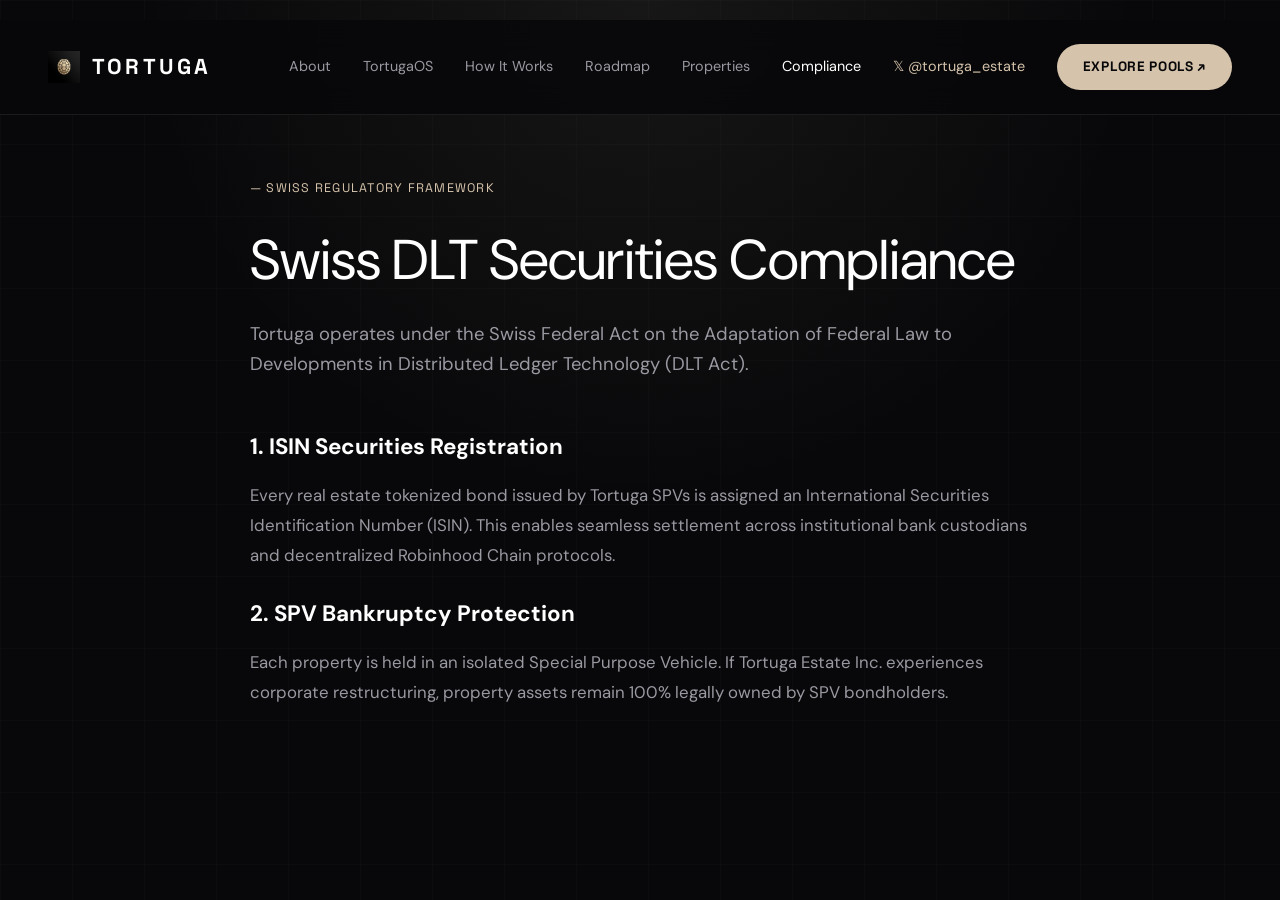
==== compliance.html @ a5277ceb "Initial commit of Tortuga Estate (tortuga.estate exact replica for Robinhood Chain with Special Co l" ====
<!DOCTYPE html>
<html lang="en">
<head>
  <meta charset="utf-8" />
  <meta name="viewport" content="width=device-width, initial-scale=1" />
  <title>Swiss Regulatory Compliance & ISIN Registry | Tortuga Estate</title>
  <meta name="description" content="Swiss DLT regulatory framework, ISIN securities compliance, and institutional asset isolation." />
  <link rel="icon" type="image/x-icon" href="favicon.svg" />
  <link rel="stylesheet" href="styles.css" />
</head>
<body style="padding-top: 20px;">

  <!-- Top Sticky Navigation Bar -->
  <header class="navbar-tortuga">
    <a href="index.html" class="brand-logo-tortuga">
      <img src="logo.png" alt="Tortuga logo" style="width: 32px; height: 32px; object-fit: contain;">
      TORTUGA
    </a>

    <div class="desktop-nav-links" style="display: flex; align-items: center; gap: 32px;">
      <nav class="nav-links-tortuga">
        <a href="index.html#about" class="nav-link-tortuga">About</a>
        <a href="index.html#tortugaos" class="nav-link-tortuga">TortugaOS</a>
        <a href="how-it-works.html" class="nav-link-tortuga">How It Works</a>
        <a href="roadmap.html" class="nav-link-tortuga">Roadmap</a>
        <a href="properties.html" class="nav-link-tortuga">Properties</a>
        <a href="compliance.html" class="nav-link-tortuga active">Compliance</a>
        <a href="https://x.com/tortuga_estate" target="_blank" class="nav-link-tortuga" style="color: var(--accent-gold);">𝕏 @tortuga_estate</a>
      </nav>

      <a href="properties.html" class="btn-tortuga-gold">Explore Pools ↗</a>
    </div>
  </header>

  <div class="wrap-container" style="padding-top: 64px; padding-bottom: 120px; max-width: 860px;">
    <div class="label-mono-gold">— SWISS REGULATORY FRAMEWORK</div>
    
    <h1 style="font-family: var(--font-sans); font-size: clamp(36px, 4.5vw, 56px); font-weight: 400; color: var(--text-white); margin-bottom: 16px;">
      Swiss DLT Securities Compliance
    </h1>
    <p style="font-size: 1.15rem; color: var(--text-muted); margin-bottom: 48px; line-height: 1.6;">
      Tortuga operates under the Swiss Federal Act on the Adaptation of Federal Law to Developments in Distributed Ledger Technology (DLT Act).
    </p>

    <div style="font-size: 1.05rem; color: var(--text-main); line-height: 1.8;">
      <h3 style="color: var(--text-white); font-size: 1.4rem; margin-bottom: 12px;">1. ISIN Securities Registration</h3>
      <p style="margin-bottom: 24px; color: var(--text-muted);">
        Every real estate tokenized bond issued by Tortuga SPVs is assigned an International Securities Identification Number (ISIN). This enables seamless settlement across institutional bank custodians and decentralized Robinhood Chain protocols.
      </p>

      <h3 style="color: var(--text-white); font-size: 1.4rem; margin-bottom: 12px;">2. SPV Bankruptcy Protection</h3>
      <p style="margin-bottom: 24px; color: var(--text-muted);">
        Each property is held in an isolated Special Purpose Vehicle. If Tortuga Estate Inc. experiences corporate restructuring, property assets remain 100% legally owned by SPV bondholders.
      </p>
    </div>
  </div>

  <script src="app.js"></script>
</body>
</html>
---- styles.css ----
/* ==========================================================================
   TORTUGA ESTATE — INSTITUTIONAL-GRADE REAL WORLD ASSETS ON BLOCKCHAIN
   Exact 1:1 Stylesheet for tortuga.estate & special.co Aesthetic (Robinhood Chain)
   Fonts: Space Grotesk, DM Sans, Inter
   Palette: Deep Pitch Black (#08080a), Champagne Gold (#d5c3ab), Off-White (#ffffff)
   ========================================================================== */

@import url('https://fonts.googleapis.com/css2?family=DM+Sans:ital,opsz,wght@0,9..40,300;0,9..40,400;0,9..40,500;0,9..40,700;1,9..40,300;1,9..40,400&family=Inter:wght@300;400;500;600;700&family=Space+Grotesk:wght@500;700&display=swap');

:root {
  --bg-black: #08080a;
  --bg-card: rgba(18, 18, 22, 0.75);
  --bg-card-hover: rgba(26, 26, 32, 0.9);
  --bg-gold-subtle: rgba(213, 195, 171, 0.06);

  --accent-gold: #d5c3ab;
  --accent-gold-bright: #e5d4bc;
  --accent-gold-glow: rgba(213, 195, 171, 0.25);

  --text-white: #ffffff;
  --text-main: #e6e6e6;
  --text-muted: #9999a1;
  --text-subtle: #66666e;

  --stroke: rgba(255, 255, 255, 0.08);
  --stroke-gold: rgba(213, 195, 171, 0.22);
  --stroke-hover: rgba(255, 255, 255, 0.2);

  --font-mono: 'Space Grotesk', monospace;
  --font-sans: 'DM Sans', sans-serif;
  --font-inter: 'Inter', sans-serif;
}

*, *::before, *::after {
  box-sizing: border-box;
  margin: 0;
  padding: 0;
}

html {
  scroll-behavior: smooth;
  font-size: 16px;
  background-color: var(--bg-black);
  color: var(--text-main);
  font-family: var(--font-sans);
  -webkit-font-smoothing: antialiased;
}

body {
  min-height: 100vh;
  position: relative;
  overflow-x: hidden;
  line-height: 1.6;
  background-color: var(--bg-black);
  background-image: 
    radial-gradient(circle at 50% 0%, rgba(213, 195, 171, 0.08) 0%, transparent 45%),
    linear-gradient(rgba(255, 255, 255, 0.015) 1px, transparent 1px),
    linear-gradient(90deg, rgba(255, 255, 255, 0.015) 1px, transparent 1px);
  background-size: 100% 100%, 72px 72px, 72px 72px;
}

a {
  color: inherit;
  text-decoration: none;
}

button {
  font-family: inherit;
  cursor: pointer;
}

/* Layout Container */
.wrap-container {
  max-width: 1280px;
  margin: 0 auto;
  padding: 0 40px;
}

/* Header Navigation Bar */
.navbar-tortuga {
  display: flex;
  align-items: center;
  justify-content: space-between;
  padding: 24px 48px;
  position: sticky;
  top: 0;
  z-index: 100;
  background: rgba(8, 8, 10, 0.85);
  backdrop-filter: blur(16px);
  border-bottom: 1px solid var(--stroke);
}

.brand-logo-tortuga {
  display: flex;
  align-items: center;
  gap: 12px;
  font-family: var(--font-mono);
  font-size: 1.35rem;
  font-weight: 700;
  letter-spacing: 0.15em;
  color: var(--text-white);
  text-transform: uppercase;
}

.nav-links-tortuga {
  display: flex;
  align-items: center;
  gap: 32px;
  font-size: 0.9rem;
  color: var(--text-muted);
}

.nav-link-tortuga {
  transition: color 0.2s ease;
  position: relative;
}

.nav-link-tortuga:hover, .nav-link-tortuga.active {
  color: var(--text-white);
}

/* Buttons */
.btn-tortuga-gold {
  background: var(--accent-gold);
  color: #08080a;
  padding: 12px 26px;
  border-radius: 9999px;
  border: none;
  font-family: var(--font-mono);
  font-size: 0.85rem;
  font-weight: 700;
  letter-spacing: 0.05em;
  text-transform: uppercase;
  transition: all 0.2s ease;
  display: inline-flex;
  align-items: center;
  justify-content: center;
  gap: 8px;
}

.btn-tortuga-gold:hover {
  background: var(--accent-gold-bright);
  transform: translateY(-1px);
}

.btn-tortuga-outline {
  background: transparent;
  color: var(--text-white);
  padding: 12px 26px;
  border-radius: 9999px;
  border: 1px solid var(--stroke-hover);
  font-family: var(--font-mono);
  font-size: 0.85rem;
  font-weight: 500;
  letter-spacing: 0.05em;
  text-transform: uppercase;
  transition: all 0.2s ease;
  display: inline-flex;
  align-items: center;
  justify-content: center;
  gap: 8px;
}

.btn-tortuga-outline:hover {
  border-color: var(--accent-gold);
  color: var(--accent-gold);
  background: rgba(213, 195, 171, 0.05);
}

/* Hero Section */
.hero-tortuga {
  padding: 100px 0 120px;
  border-bottom: 1px solid var(--stroke);
}

.hero-grid-tortuga {
  display: grid;
  grid-template-columns: 1.3fr 1fr;
  gap: 64px;
  align-items: center;
}

h1.hero-h1-tortuga {
  font-family: var(--font-sans);
  font-size: clamp(38px, 4.6vw, 64px);
  font-weight: 400;
  line-height: 1.1;
  letter-spacing: -0.02em;
  color: var(--text-white);
  margin-bottom: 28px;
}

.hero-subtitle-tortuga {
  font-size: 1.2rem;
  font-weight: 300;
  color: var(--text-muted);
  line-height: 1.6;
  max-width: 620px;
  margin-bottom: 40px;
}

/* Hero Right Interactive RWA Bond Widget */
.rwa-widget-card {
  background: var(--bg-card);
  border: 1px solid var(--stroke-gold);
  border-radius: 24px;
  padding: 36px;
  backdrop-filter: blur(16px);
  box-shadow: 0 20px 50px rgba(0,0,0,0.5);
}

.label-mono-gold {
  font-family: var(--font-mono);
  font-size: 0.78rem;
  color: var(--accent-gold);
  letter-spacing: 0.1em;
  text-transform: uppercase;
  margin-bottom: 16px;
}

/* How It Works Grid Stepper */
.how-it-works-stepper {
  display: grid;
  grid-template-columns: repeat(4, 1fr);
  gap: 24px;
  margin-top: 48px;
}

.step-card-tortuga {
  background: var(--bg-card);
  border: 1px solid var(--stroke);
  border-radius: 20px;
  padding: 32px;
  transition: all 0.3s ease;
}

.step-card-tortuga:hover {
  border-color: var(--stroke-gold);
  transform: translateY(-2px);
}

/* Roadmap Phase Card Container */
.roadmap-timeline-grid {
  display: grid;
  grid-template-columns: repeat(4, 1fr);
  gap: 24px;
  margin-top: 48px;
}

.phase-card-tortuga {
  background: var(--bg-card);
  border: 1px solid var(--stroke);
  border-radius: 20px;
  padding: 32px;
  position: relative;
  transition: all 0.3s ease;
}

.phase-card-tortuga.active {
  border-color: var(--accent-gold);
  background: var(--bg-gold-subtle);
}

.phase-badge {
  font-family: var(--font-mono);
  font-size: 0.72rem;
  font-weight: 700;
  color: var(--accent-gold);
  background: rgba(213, 195, 171, 0.15);
  padding: 4px 12px;
  border-radius: 9999px;
  display: inline-block;
  margin-bottom: 16px;
}

/* Properties Grid */
.properties-grid-tortuga {
  display: grid;
  grid-template-columns: repeat(3, 1fr);
  gap: 32px;
  margin-top: 48px;
}

.property-card-tortuga {
  background: var(--bg-card);
  border: 1px solid var(--stroke);
  border-radius: 24px;
  overflow: hidden;
  transition: all 0.3s ease;
}

.property-card-tortuga:hover {
  border-color: var(--stroke-gold);
}

/* Footer */
footer.footer-tortuga {
  padding: 80px 0 40px;
  background: #050507;
  color: var(--text-muted);
  border-top: 1px solid var(--stroke);
  font-size: 0.9rem;
}

.footer-top-grid {
  display: grid;
  grid-template-columns: 2fr repeat(3, 1fr);
  gap: 48px;
  margin-bottom: 64px;
}

/* Mobile Drawer & Responsiveness */
.btn-hamburger-tortuga {
  display: none;
  width: 40px;
  height: 40px;
  border-radius: 50%;
  border: 1px solid var(--stroke);
  background: transparent;
  align-items: center;
  justify-content: center;
}

.btn-hamburger-tortuga span {
  display: block;
  width: 18px;
  height: 2px;
  background: var(--text-white);
  margin: 3px 0;
}

.mobile-menu-drawer-tortuga {
  display: none;
  position: fixed;
  inset: 0;
  z-index: 999;
  background: rgba(8, 8, 10, 0.98);
  backdrop-filter: blur(16px);
  padding: 32px 24px;
  flex-direction: column;
  justify-content: space-between;
}

.mobile-menu-drawer-tortuga.open {
  display: flex;
}

@media (max-width: 1024px) {
  .hero-grid-tortuga { grid-template-columns: 1fr; gap: 48px; }
  .how-it-works-stepper, .roadmap-timeline-grid { grid-template-columns: 1fr 1fr; gap: 20px; }
  .properties-grid-tortuga { grid-template-columns: 1fr; }
  .footer-top-grid { grid-template-columns: 1fr 1fr; gap: 32px; }
}

@media (max-width: 768px) {
  .nav-links-tortuga { display: none !important; }
  .btn-hamburger-tortuga { display: flex !important; }
  .navbar-tortuga { padding: 18px 24px; }
  .wrap-container { padding: 0 20px; }
  .how-it-works-stepper, .roadmap-timeline-grid { grid-template-columns: 1fr; }
  .footer-top-grid { grid-template-columns: 1fr; gap: 28px; }
}
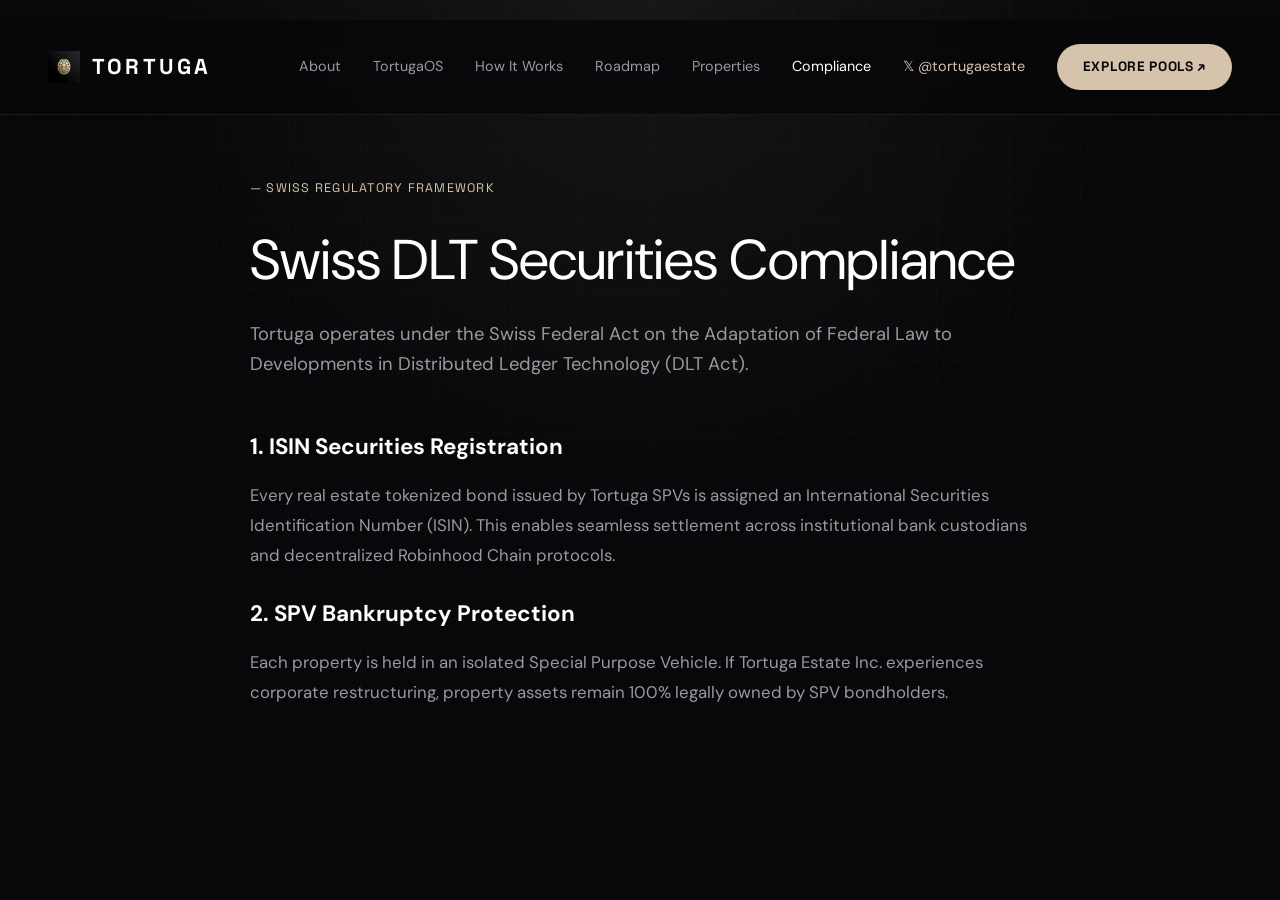
==== commit 7a37af7d: "Update official X profile link to https://x.com/tortugaestate" ====
--- a/compliance.html
+++ b/compliance.html
@@ -25,7 +25,7 @@
         <a href="roadmap.html" class="nav-link-tortuga">Roadmap</a>
         <a href="properties.html" class="nav-link-tortuga">Properties</a>
         <a href="compliance.html" class="nav-link-tortuga active">Compliance</a>
-        <a href="https://x.com/tortuga_estate" target="_blank" class="nav-link-tortuga" style="color: var(--accent-gold);">𝕏 @tortuga_estate</a>
+        <a href="https://x.com/tortugaestate" target="_blank" class="nav-link-tortuga" style="color: var(--accent-gold);">𝕏 @tortugaestate</a>
       </nav>
 
       <a href="properties.html" class="btn-tortuga-gold">Explore Pools ↗</a>
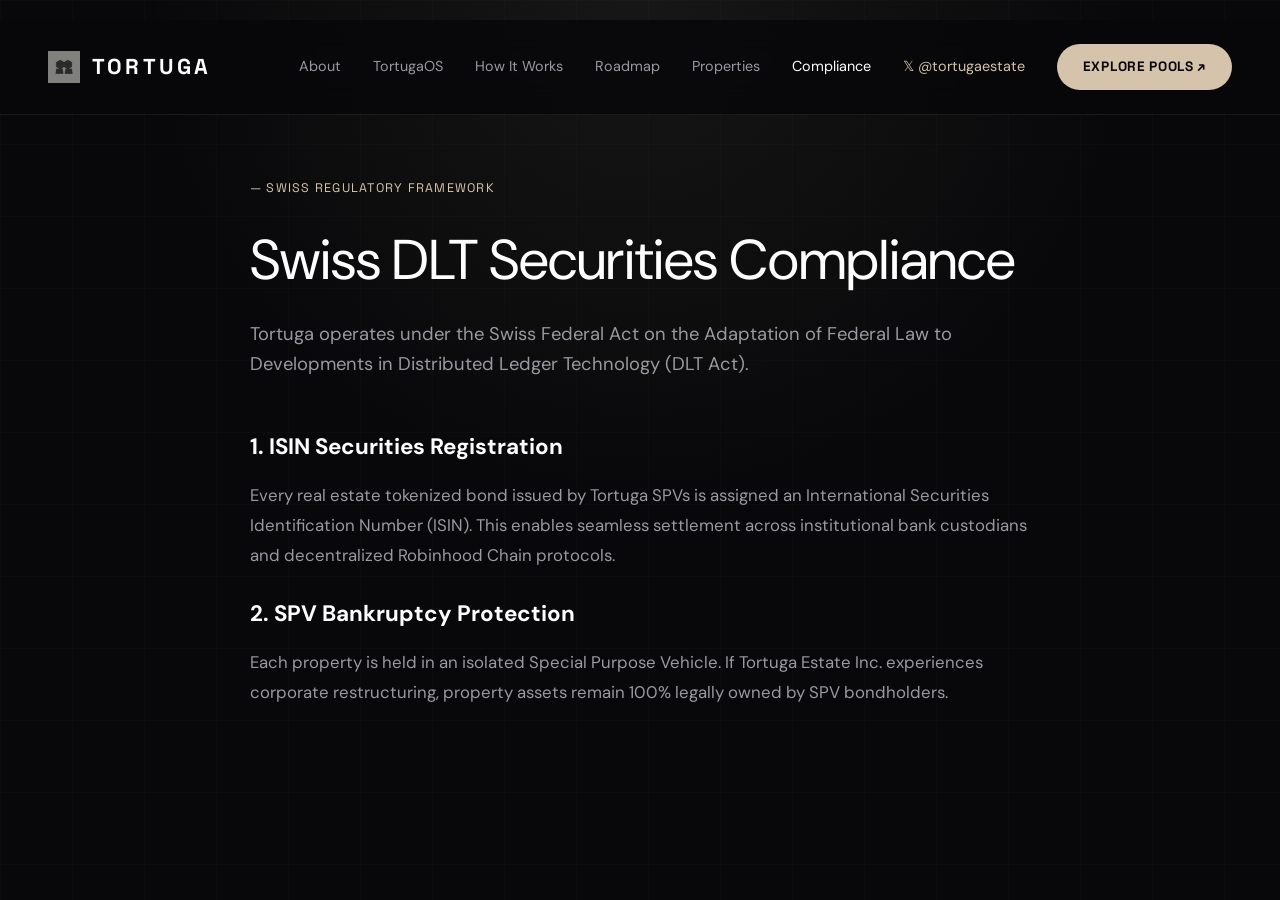
==== commit 330f233f: "Add virtual-protocol-site-verification meta tag across all HTML pages" ====
--- a/compliance.html
+++ b/compliance.html
@@ -3,6 +3,7 @@
 <head>
   <meta charset="utf-8" />
   <meta name="viewport" content="width=device-width, initial-scale=1" />
+  <meta name="virtual-protocol-site-verification" content="90e35a9829b9feb0539afebe6d7a581d" />
   <title>Swiss Regulatory Compliance & ISIN Registry | Tortuga Estate</title>
   <meta name="description" content="Swiss DLT regulatory framework, ISIN securities compliance, and institutional asset isolation." />
   <link rel="icon" type="image/x-icon" href="favicon.svg" />
